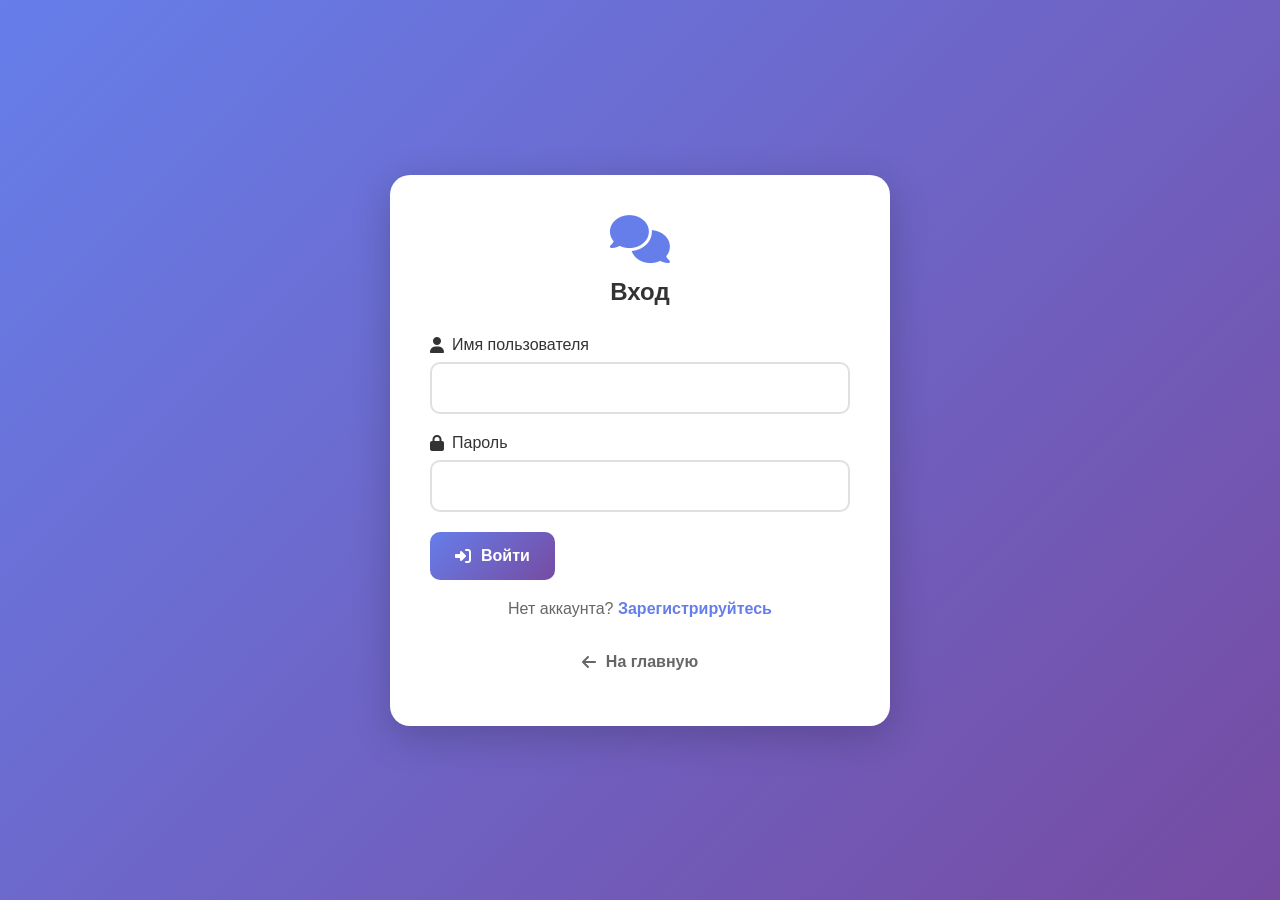
==== chat.html @ d78d1e1d "Упрощена система Добавлены файлы мессенджера" ====
<!DOCTYPE html>
<html lang="ru">
<head>
    <meta charset="UTF-8">
    <meta name="viewport" content="width=device-width, initial-scale=1.0">
    <title>Чат</title>
    <link rel="stylesheet" href="styles.css">
    <link rel="stylesheet" href="https://cdnjs.cloudflare.com/ajax/libs/font-awesome/6.4.0/css/all.min.css">
</head>
<body>
    <div class="container">
        <div class="chat-container">
            <!-- Шапка чата -->
            <div class="chat-header">
                <div class="header-left">
                    <button onclick="window.location.href='index.html'" class="btn-icon">
                        <i class="fas fa-home"></i>
                    </button>
                    <div class="user-info">
                        <i class="fas fa-user-circle"></i>
                        <span id="current-user"></span>
                    </div>
                </div>
                <div class="header-right">
                    <button onclick="shareChat()" class="btn-icon" title="Поделиться чатом">
                        <i class="fas fa-share-alt"></i>
                    </button>
                    <button onclick="logout()" class="btn-icon" title="Выйти">
                        <i class="fas fa-sign-out-alt"></i>
                    </button>
                </div>
            </div>
            
            <!-- Область сообщений -->
            <div class="chat-messages" id="chat-messages">
                <div class="welcome-message">
                    <p>Добро пожаловать в чат! Отправьте сообщение, чтобы начать общение.</p>
                    <p>Вы можете отправить ссылку другу, чтобы общаться вместе.</p>
                </div>
            </div>
            
            <!-- Панель ввода сообщения -->
            <div class="message-input">
                <input type="text" id="message-input" placeholder="Введите сообщение..." maxlength="500">
                <button onclick="sendMessage()" id="send-button" class="btn btn-primary">
                    <i class="fas fa-paper-plane"></i>
                </button>
            </div>
            
            <!-- Информация о чате -->
            <div class="chat-info">
                <p><i class="fas fa-info-circle"></i> Сообщения сохраняются локально в вашем браузере</p>
            </div>
        </div>
    </div>
    
    <script src="auth.js"></script>
    <script src="script.js"></script>
</body>
</html>
---- styles.css ----
* {
    margin: 0;
    padding: 0;
    box-sizing: border-box;
}

body {
    font-family: 'Segoe UI', Tahoma, Geneva, Verdana, sans-serif;
    background: linear-gradient(135deg, #667eea 0%, #764ba2 100%);
    min-height: 100vh;
    display: flex;
    justify-content: center;
    align-items: center;
    padding: 20px;
}

.container {
    width: 100%;
    max-width: 500px;
}

/* Карточки */
.welcome-card, .auth-card, .chat-container {
    background: white;
    border-radius: 20px;
    box-shadow: 0 10px 40px rgba(0, 0, 0, 0.2);
    overflow: hidden;
    padding: 40px;
}

/* Логотип */
.logo {
    text-align: center;
    margin-bottom: 30px;
}

.logo i {
    font-size: 48px;
    color: #667eea;
    margin-bottom: 15px;
}

.logo h1 {
    color: #333;
    font-size: 24px;
}

/* Приветственный текст */
.welcome-text {
    text-align: center;
    margin-bottom: 30px;
}

.welcome-text h2 {
    color: #667eea;
    margin-bottom: 15px;
}

.welcome-text p {
    color: #666;
    line-height: 1.6;
}

/* Кнопки */
.buttons {
    display: flex;
    flex-direction: column;
    gap: 15px;
    margin-bottom: 30px;
}

.btn {
    padding: 15px 25px;
    border: none;
    border-radius: 10px;
    font-size: 16px;
    font-weight: 600;
    cursor: pointer;
    transition: all 0.3s ease;
    display: flex;
    align-items: center;
    justify-content: center;
    gap: 10px;
}

.btn-primary {
    background: linear-gradient(135deg, #667eea 0%, #764ba2 100%);
    color: white;
}

.btn-primary:hover {
    transform: translateY(-2px);
    box-shadow: 0 5px 20px rgba(102, 126, 234, 0.4);
}

.btn-secondary {
    background: #f0f0f0;
    color: #333;
}

.btn-secondary:hover {
    background: #e0e0e0;
    transform: translateY(-2px);
}

.btn-back {
    background: transparent;
    color: #666;
    width: 100%;
}

.btn-icon {
    background: none;
    border: none;
    font-size: 20px;
    color: #667eea;
    cursor: pointer;
    padding: 10px;
    border-radius: 50%;
    transition: background 0.3s ease;
}

.btn-icon:hover {
    background: #f0f0f0;
}

/* Фичи */
.features {
    display: flex;
    justify-content: space-around;
    flex-wrap: wrap;
    gap: 15px;
}

.feature {
    display: flex;
    align-items: center;
    gap: 8px;
    color: #666;
    font-size: 14px;
}

.feature i {
    color: #667eea;
}

/* Форма */
.form-group {
    margin-bottom: 20px;
}

.form-group label {
    display: block;
    margin-bottom: 8px;
    color: #333;
    font-weight: 500;
    display: flex;
    align-items: center;
    gap: 8px;
}

.form-group input {
    width: 100%;
    padding: 15px;
    border: 2px solid #e0e0e0;
    border-radius: 10px;
    font-size: 16px;
    transition: border-color 0.3s ease;
}

.form-group input:focus {
    outline: none;
    border-color: #667eea;
}

/* Сообщение об ошибке */
.error-message {
    background: #ffe6e6;
    color: #ff3333;
    padding: 12px;
    border-radius: 8px;
    margin-bottom: 20px;
    display: none;
}

.auth-switch {
    text-align: center;
    margin: 20px 0;
    color: #666;
}

.auth-switch a {
    color: #667eea;
    text-decoration: none;
    font-weight: 600;
}

.auth-switch a:hover {
    text-decoration: underline;
}

/* Чат */
.chat-container {
    padding: 0;
    display: flex;
    flex-direction: column;
    height: 80vh;
}

.chat-header {
    background: linear-gradient(135deg, #667eea 0%, #764ba2 100%);
    color: white;
    padding: 20px;
    display: flex;
    justify-content: space-between;
    align-items: center;
}

.header-left, .header-right {
    display: flex;
    align-items: center;
    gap: 15px;
}

.user-info {
    display: flex;
    align-items: center;
    gap: 10px;
    font-size: 18px;
    font-weight: 600;
}

.user-info i {
    font-size: 24px;
}

.chat-messages {
    flex: 1;
    padding: 20px;
    overflow-y: auto;
    background: #f8f9fa;
}

.welcome-message {
    background: #e3f2fd;
    padding: 20px;
    border-radius: 10px;
    text-align: center;
    color: #1976d2;
    margin-bottom: 20px;
}

.message {
    margin-bottom: 15px;
    max-width: 70%;
}

.message-content {
    padding: 12px 18px;
    border-radius: 18px;
    display: inline-block;
    word-wrap: break-word;
}

.message.sent {
    margin-left: auto;
}

.message.sent .message-content {
    background: linear-gradient(135deg, #667eea 0%, #764ba2 100%);
    color: white;
    border-bottom-right-radius: 4px;
}

.message.received {
    margin-right: auto;
}

.message.received .message-content {
    background: #e0e0e0;
    color: #333;
    border-bottom-left-radius: 4px;
}

.message-sender {
    font-size: 12px;
    color: #666;
    margin-bottom: 4px;
    padding-left: 8px;
}

.message-time {
    font-size: 11px;
    color: #999;
    margin-top: 4px;
    text-align: right;
}

.message-input {
    padding: 20px;
    border-top: 1px solid #e0e0e0;
    display: flex;
    gap: 10px;
    background: white;
}

.message-input input {
    flex: 1;
    padding: 15px;
    border: 2px solid #e0e0e0;
    border-radius: 25px;
    font-size: 16px;
    outline: none;
}

.message-input input:focus {
    border-color: #667eea;
}

.chat-info {
    background: #f8f9fa;
    padding: 10px 20px;
    text-align: center;
    color: #666;
    font-size: 14px;
    border-top: 1px solid #e0e0e0;
}

.chat-info i {
    margin-right: 8px;
    color: #667eea;
}

/* Адаптивность */
@media (max-width: 600px) {
    .container {
        padding: 10px;
    }
    
    .welcome-card, .auth-card {
        padding: 30px 20px;
    }
    
    .chat-container {
        height: 90vh;
    }
    
    .message {
        max-width: 85%;
    }
}
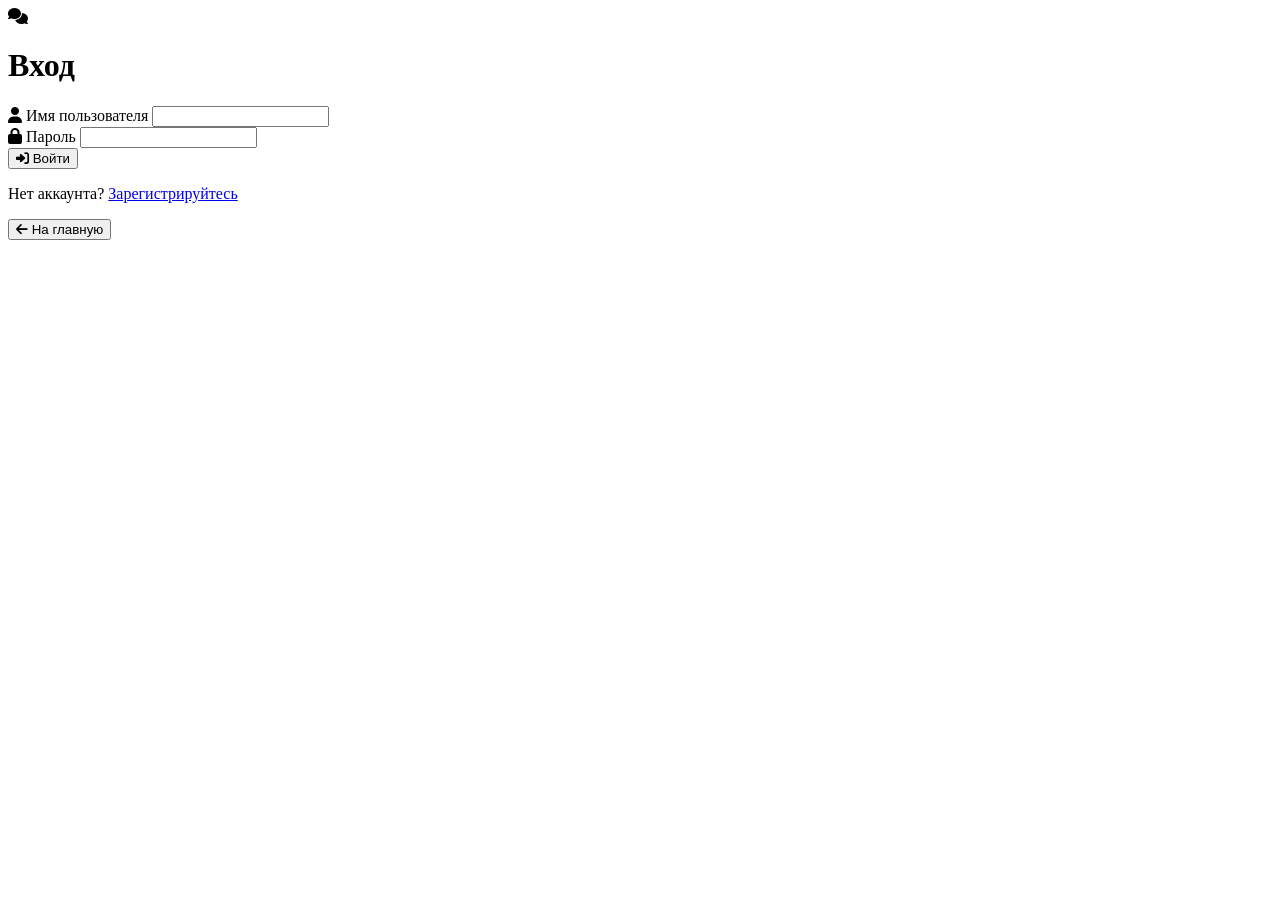
==== commit 7fc4ad68: "changed website" ====
--- a/chat.html
+++ b/chat.html
@@ -22,7 +22,13 @@
                     </div>
                 </div>
                 <div class="header-right">
-                    <button onclick="shareChat()" class="btn-icon" title="Поделиться чатом">
+                    <button onclick="exportChat()" class="btn-icon" title="Экспорт чата">
+                        <i class="fas fa-file-export"></i>
+                    </button>
+                    <button onclick="importChat()" class="btn-icon" title="Импорт чата">
+                        <i class="fas fa-file-import"></i>
+                    </button>
+                    <button onclick="shareChat()" class="btn-icon" title="Поделиться ссылкой">
                         <i class="fas fa-share-alt"></i>
                     </button>
                     <button onclick="logout()" class="btn-icon" title="Выйти">
@@ -35,7 +41,11 @@
             <div class="chat-messages" id="chat-messages">
                 <div class="welcome-message">
                     <p>Добро пожаловать в чат! Отправьте сообщение, чтобы начать общение.</p>
-                    <p>Вы можете отправить ссылку другу, чтобы общаться вместе.</p>
+                    <p><strong>Как общаться с другом:</strong></p>
+                    <p>1. Нажмите <i class="fas fa-file-export"></i> чтобы экспортировать чат</p>
+                    <p>2. Отправьте файл другу</p>
+                    <p>3. Друг нажмет <i class="fas fa-file-import"></i> чтобы импортировать</p>
+                    <p>4. Отправьте друг другу ссылку на чат <i class="fas fa-share-alt"></i></p>
                 </div>
             </div>
             
@@ -49,12 +59,13 @@
             
             <!-- Информация о чате -->
             <div class="chat-info">
-                <p><i class="fas fa-info-circle"></i> Сообщения сохраняются локально в вашем браузере</p>
+                <p><i class="fas fa-info-circle"></i> Сообщения сохраняются локально. Для обмена используйте экспорт/импорт</p>
             </div>
         </div>
     </div>
     
     <script src="auth.js"></script>
+    <script src="sync.js"></script>
     <script src="script.js"></script>
 </body>
 </html>
